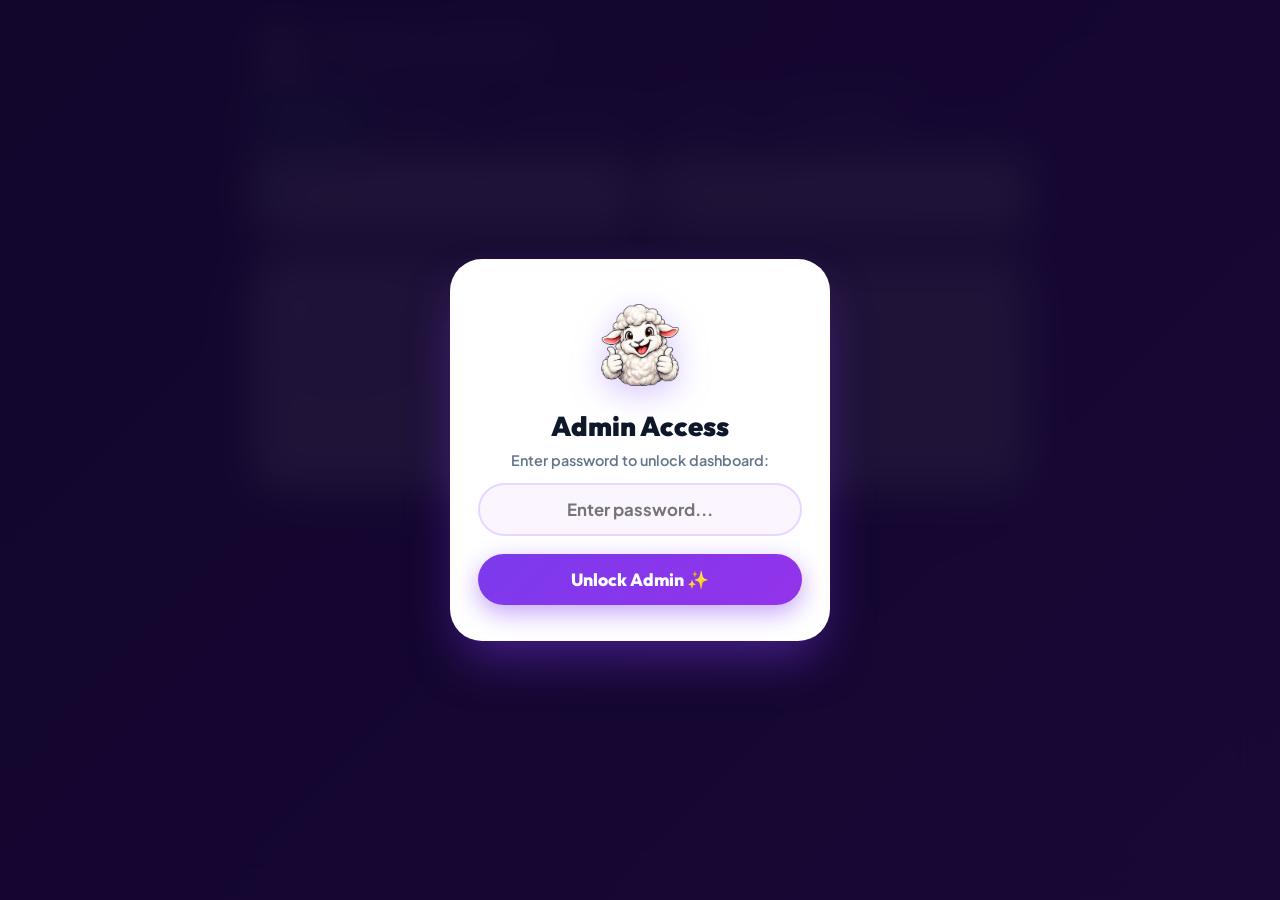
==== frontend/admin.html @ 5d74581e "Initial commit: Flock In fellowship check-in web application" ====
<!DOCTYPE html>
<html lang="en">
<head>
  <meta charset="UTF-8">
  <meta name="viewport" content="width=device-width, initial-scale=1.0">
  <meta http-equiv="Cache-Control" content="no-cache, no-store, must-revalidate">
  <title>Flock In | Admin</title>
  <meta name="description" content="Simple admin attendance monitoring for Flock In.">
  <link rel="stylesheet" href="css/admin.css?v=6">
  <link rel="icon" href="assets/logo/flock-in.png" type="image/png">
</head>
<body>

  <!-- Admin Password Protection Overlay -->
  <div class="pwd-modal-overlay" id="pwd-overlay">
    <div class="pwd-modal-card">
      <img src="assets/logo/flock-in.png" alt="Admin Mascot" class="pwd-mascot-img">
      <h2 class="pwd-title">Admin Access</h2>
      <p class="pwd-subtitle">Enter password to unlock dashboard:</p>
      <input type="password" id="admin-pwd-input" class="pwd-input" placeholder="Enter password..." autocomplete="off">
      <button type="button" class="pwd-unlock-btn" id="pwd-submit-btn">Unlock Admin ✨</button>
      <p id="pwd-error" class="pwd-error-msg" style="display: none;">Incorrect password. Try again!</p>
    </div>
  </div>

  <!-- Add Person Modal Overlay (First Name & Last Name) -->
  <div class="pwd-modal-overlay" id="add-person-modal" style="display: none;">
    <div class="add-person-card">
      <h2 style="font-family: var(--font-heading); font-size: 1.6rem; font-weight: 800; color: var(--text-dark);">Add New Person ➕</h2>
      <p style="font-size: 0.9rem; color: var(--text-muted); margin-top: -6px;">New students will immediately appear on the check-in list.</p>
      
      <div class="input-group-stacked">
        <label for="first-name-input">First Name</label>
        <input type="text" id="first-name-input" class="modal-text-input" placeholder="e.g. Sarah" autocomplete="off">
      </div>

      <div class="input-group-stacked">
        <label for="last-name-input">Last Name</label>
        <input type="text" id="last-name-input" class="modal-text-input" placeholder="e.g. Miller" autocomplete="off">
      </div>

      <div class="modal-action-row">
        <button type="button" class="btn-confirm-cancel" id="cancel-add-person-btn">Cancel</button>
        <button type="button" class="pwd-unlock-btn" id="save-add-person-btn" style="margin-top: 0; flex: 2;">Add to Roster ✓</button>
      </div>
    </div>
  </div>

  <main id="app" class="admin-app">
    <!-- Header with Mascot Logo, Add Person & Logout -->
    <header class="admin-header">
      <div class="admin-brand-group">
        <img src="assets/logo/flock-in.png" alt="Flock In Logo" class="admin-logo">
        <div class="admin-title-group">
          <h1>Flock In Admin</h1>
          <p id="admin-session-title">Attendance Overview</p>
        </div>
      </div>

      <div class="admin-actions">
        <button type="button" class="btn-secondary btn-add-person" id="add-person-btn">➕ Add Person</button>
        <button type="button" class="btn-secondary" id="refresh-btn">🔄 Refresh</button>
        <button type="button" class="btn-secondary" id="toggle-meeting-btn">🔒 Pause Check-In</button>
        <button type="button" class="btn-secondary" id="logout-btn">🔓 Logout</button>
        <a href="index.html" class="btn-secondary">📱 Check-In Page</a>
      </div>
    </header>

    <!-- Clean 2-Card Stats Summary -->
    <section class="stats-grid">
      <div class="stat-card present">
        <span class="stat-label">Checked In</span>
        <span class="stat-value" id="stat-present">0</span>
      </div>

      <div class="stat-card missing">
        <span class="stat-label">Not Checked In</span>
        <span class="stat-value" id="stat-missing">0</span>
      </div>
    </section>

    <!-- Simple Filter Bar with Date Picker & Search -->
    <section class="checkin-card">
      <div class="filter-bar">
        <div class="tab-group">
          <button type="button" class="tab-btn active" data-tab="all">All Roster</button>
          <button type="button" class="tab-btn" data-tab="present">Checked In</button>
          <button type="button" class="tab-btn" data-tab="missing">Not Checked In</button>
        </div>

        <div class="filter-controls">
          <input type="date" id="admin-date-filter" class="admin-date-picker" aria-label="Filter by date">
          <div class="admin-search-box">
            <span class="admin-search-icon">🔍</span>
            <input type="search" id="admin-search" placeholder="Search name..." autocomplete="off">
          </div>
        </div>
      </div>

      <div id="admin-roster-list" class="admin-list-container">
        <p style="text-align: center; color: var(--text-muted); padding: 20px;">Loading...</p>
      </div>
    </section>

    <!-- Footer -->
    <footer class="app-footer">
      <p class="sc-dship-branding">SC D-ship Check In</p>
      <p>Flock In Admin Control</p>
    </footer>
  </main>

  <script type="module" src="js/admin.js?v=20260831_0939"></script>
</body>
</html>
---- frontend/css/admin.css ----
/* ==========================================================================
   Flock In — Clean Admin Dashboard (With First & Last Name Add Person Modal)
   ========================================================================== */

@import url('main.css');

#app.admin-app {
  max-width: 780px;
}

.admin-header {
  display: flex;
  justify-content: space-between;
  align-items: center;
  flex-wrap: wrap;
  gap: 14px;
}

.admin-brand-group {
  display: flex;
  align-items: center;
  gap: 14px;
}

.admin-logo {
  width: 64px;
  height: 64px;
  object-fit: contain;
  filter: drop-shadow(0 6px 12px rgba(139, 92, 246, 0.4));
}

.admin-title-group h1 {
  font-family: var(--font-heading);
  font-size: 2rem;
  font-weight: 900;
  color: #FFFFFF;
}

.admin-title-group p {
  color: #DDD6FE;
  font-size: 0.9rem;
  font-weight: 500;
}

.admin-actions {
  display: flex;
  gap: 8px;
  align-items: center;
  flex-wrap: wrap;
}

.btn-secondary {
  background: rgba(255, 255, 255, 0.15);
  backdrop-filter: blur(12px);
  color: #FFFFFF;
  border: 1px solid rgba(255, 255, 255, 0.25);
  padding: 8px 14px;
  border-radius: 100px;
  font-family: var(--font-body);
  font-weight: 700;
  font-size: 0.85rem;
  cursor: pointer;
  display: inline-flex;
  align-items: center;
  gap: 5px;
  transition: all 0.2s ease;
  text-decoration: none;
}

.btn-secondary:hover {
  background: rgba(255, 255, 255, 0.28);
  transform: translateY(-2px);
}

.btn-add-person {
  background: linear-gradient(135deg, #10B981 0%, #059669 100%);
  border-color: #059669;
  box-shadow: 0 4px 12px rgba(16, 185, 129, 0.3);
}

.btn-add-person:hover {
  background: linear-gradient(135deg, #059669 0%, #047857 100%);
}

/* Add Person Modal Card */
.add-person-card {
  background: #FFFFFF;
  width: 100%;
  max-width: 400px;
  border-radius: var(--radius-xl);
  padding: 32px 28px;
  box-shadow: 0 25px 50px -12px rgba(124, 58, 237, 0.5);
  display: flex;
  flex-direction: column;
  gap: 16px;
  animation: popIn 0.35s cubic-bezier(0.34, 1.56, 0.64, 1);
}

.input-group-stacked {
  display: flex;
  flex-direction: column;
  text-align: left;
  gap: 6px;
}

.input-group-stacked label {
  font-size: 0.88rem;
  font-weight: 700;
  color: var(--text-dark);
}

.modal-text-input {
  width: 100%;
  padding: 12px 18px;
  font-family: var(--font-body);
  font-size: 1rem;
  font-weight: 600;
  border: 2px solid #E9D5FF;
  border-radius: 100px;
  background: #FAF5FF;
  color: var(--text-dark);
  outline: none;
  transition: all 0.25s ease;
}

.modal-text-input:focus {
  border-color: var(--purple-accent);
  background: #FFFFFF;
  box-shadow: 0 0 0 4px rgba(139, 92, 246, 0.2);
}

.modal-action-row {
  display: flex;
  gap: 10px;
  margin-top: 8px;
}

/* Compact 2-Column Mobile-First Stat Cards */
.stats-grid {
  display: grid;
  grid-template-columns: repeat(2, 1fr);
  gap: 12px;
}

.stat-card {
  background: var(--card-glass);
  backdrop-filter: blur(20px);
  border-radius: var(--radius-md);
  padding: 14px 18px;
  box-shadow: var(--shadow-card);
  display: flex;
  flex-direction: column;
  gap: 2px;
  border-left: 5px solid var(--purple-accent);
}

.stat-card.present { border-left-color: var(--emerald-glow); }
.stat-card.missing { border-left-color: var(--amber-accent); }

.stat-label {
  font-size: 0.78rem;
  font-weight: 800;
  color: var(--text-muted);
  text-transform: uppercase;
  letter-spacing: 0.05em;
}

.stat-value {
  font-family: var(--font-heading);
  font-size: 1.8rem;
  font-weight: 900;
  color: var(--text-dark);
}

.filter-bar {
  display: flex;
  justify-content: space-between;
  align-items: center;
  gap: 12px;
  flex-wrap: wrap;
}

.filter-controls {
  display: flex;
  align-items: center;
  gap: 8px;
  flex-wrap: wrap;
  width: 100%;
}

@media (min-width: 480px) {
  .filter-controls {
    width: auto;
  }
}

.admin-date-picker {
  padding: 8px 14px;
  font-family: var(--font-body);
  font-size: 0.85rem;
  font-weight: 700;
  border: 2px solid #E9D5FF;
  border-radius: 100px;
  background: #FAF5FF;
  color: #4C1D95;
  outline: none;
  cursor: pointer;
  transition: all 0.2s ease;
}

.admin-date-picker:focus {
  border-color: var(--purple-accent);
  background: #FFFFFF;
}

.admin-search-box {
  position: relative;
  flex: 1;
  min-width: 140px;
}

.admin-search-icon {
  position: absolute;
  left: 12px;
  top: 50%;
  transform: translateY(-50%);
  color: var(--purple-accent);
  font-size: 0.9rem;
  pointer-events: none;
}

#admin-search {
  width: 100%;
  padding: 8px 14px 8px 34px;
  font-family: var(--font-body);
  font-size: 0.88rem;
  font-weight: 600;
  border: 2px solid #E9D5FF;
  border-radius: 100px;
  background: #FAF5FF;
  color: var(--text-dark);
  outline: none;
  transition: all 0.25s ease;
}

#admin-search:focus {
  border-color: var(--purple-accent);
  background: #FFFFFF;
  box-shadow: 0 0 0 4px rgba(139, 92, 246, 0.18);
}

.tab-group {
  display: flex;
  background: #F3E8FF;
  padding: 4px;
  border-radius: 100px;
  width: 100%;
}

@media (min-width: 480px) {
  .tab-group {
    width: auto;
  }
}

.tab-btn {
  flex: 1;
  border: none;
  background: transparent;
  padding: 7px 14px;
  border-radius: 100px;
  font-weight: 700;
  font-size: 0.82rem;
  color: #6D28D9;
  cursor: pointer;
  transition: all 0.2s ease;
  text-align: center;
}

.tab-btn.active {
  background: #FFFFFF;
  color: #4C1D95;
  box-shadow: 0 4px 10px rgba(124, 58, 237, 0.15);
}

.admin-list-container {
  display: flex;
  flex-direction: column;
  gap: 8px;
  margin-top: 8px;
  max-height: 480px;
  overflow-y: auto;
}

.admin-row-card {
  padding: 12px 16px;
  background: #FFFFFF;
  border: 1.5px solid #F3E8FF;
  border-radius: var(--radius-md);
  display: flex;
  justify-content: space-between;
  align-items: center;
  font-size: 0.95rem;
}

.admin-row-name {
  font-family: var(--font-heading);
  font-size: 1rem;
  font-weight: 700;
  color: var(--text-dark);
}

.btn-admin-checkin {
  background: #F3E8FF;
  color: #6D28D9;
  border: 1px solid #DDD6FE;
  padding: 5px 12px;
  border-radius: 100px;
  font-family: var(--font-body);
  font-size: 0.78rem;
  font-weight: 700;
  cursor: pointer;
  transition: all 0.2s ease;
}

.btn-admin-checkin:hover {
  background: var(--purple-accent);
  color: #FFFFFF;
  border-color: var(--purple-accent);
}

.btn-admin-undo {
  background: #FEE2E2;
  color: #991B1B;
  border: 1px solid #FCA5A5;
  padding: 4px 10px;
  border-radius: 100px;
  font-family: var(--font-body);
  font-size: 0.75rem;
  font-weight: 700;
  cursor: pointer;
  transition: all 0.2s ease;
}

.btn-admin-undo:hover {
  background: #EF4444;
  color: #FFFFFF;
  border-color: #EF4444;
}

.btn-admin-delete {
  background: transparent;
  color: #94A3B8;
  border: none;
  padding: 4px 8px;
  font-size: 0.82rem;
  cursor: pointer;
  border-radius: 50%;
  transition: all 0.2s ease;
}

.btn-admin-delete:hover {
  color: #EF4444;
  background: #FEE2E2;
}

.badge {
  display: inline-flex;
  align-items: center;
  padding: 4px 10px;
  border-radius: 100px;
  font-size: 0.8rem;
  font-weight: 800;
}

.badge.present {
  background: var(--emerald-soft);
  color: #065F46;
  border: 1px solid #A7F3D0;
}

.badge.missing {
  background: #FEF3C7;
  color: #92400E;
  border: 1px solid #FDE68A;
}

/* Password Modal */
.pwd-modal-overlay {
  position: fixed;
  inset: 0;
  background: rgba(19, 7, 46, 0.95);
  backdrop-filter: blur(20px);
  display: flex;
  align-items: center;
  justify-content: center;
  padding: 20px;
  z-index: 9999;
}

.pwd-modal-card {
  background: #FFFFFF;
  width: 100%;
  max-width: 380px;
  border-radius: var(--radius-xl);
  padding: 36px 28px;
  text-align: center;
  box-shadow: 0 25px 50px -12px rgba(124, 58, 237, 0.5);
  display: flex;
  flex-direction: column;
  gap: 14px;
  animation: popIn 0.4s cubic-bezier(0.34, 1.56, 0.64, 1);
}

.pwd-mascot-img {
  width: 100px;
  height: 100px;
  object-fit: contain;
  margin: 0 auto;
  filter: drop-shadow(0 8px 16px rgba(139, 92, 246, 0.35));
}

.pwd-title {
  font-family: var(--font-heading);
  font-size: 1.7rem;
  font-weight: 900;
  color: var(--text-dark);
}

.pwd-subtitle {
  font-size: 0.9rem;
  font-weight: 600;
  color: var(--text-muted);
  margin-top: -6px;
}

.pwd-input {
  width: 100%;
  padding: 14px 18px;
  font-family: var(--font-body);
  font-size: 1.05rem;
  font-weight: 700;
  border: 2.5px solid #E9D5FF;
  border-radius: 100px;
  background: #FAF5FF;
  color: var(--text-dark);
  text-align: center;
  outline: none;
  transition: all 0.25s ease;
}

.pwd-input:focus {
  border-color: var(--purple-accent);
  background: #FFFFFF;
  box-shadow: 0 0 0 4px rgba(139, 92, 246, 0.2);
}

.pwd-unlock-btn {
  width: 100%;
  padding: 14px;
  font-family: var(--font-heading);
  font-size: 1.1rem;
  font-weight: 800;
  color: #FFFFFF;
  background: linear-gradient(135deg, #7C3AED 0%, #9333EA 100%);
  border: none;
  border-radius: 100px;
  cursor: pointer;
  box-shadow: 0 8px 24px rgba(124, 58, 237, 0.45);
  transition: all 0.25s ease;
  margin-top: 4px;
}

.pwd-unlock-btn:hover {
  transform: translateY(-2px);
  box-shadow: 0 12px 28px rgba(124, 58, 237, 0.6);
}

.pwd-unlock-btn:active {
  transform: translateY(0);
}

.pwd-error-msg {
  color: #EF4444;
  font-size: 0.88rem;
  font-weight: 700;
}
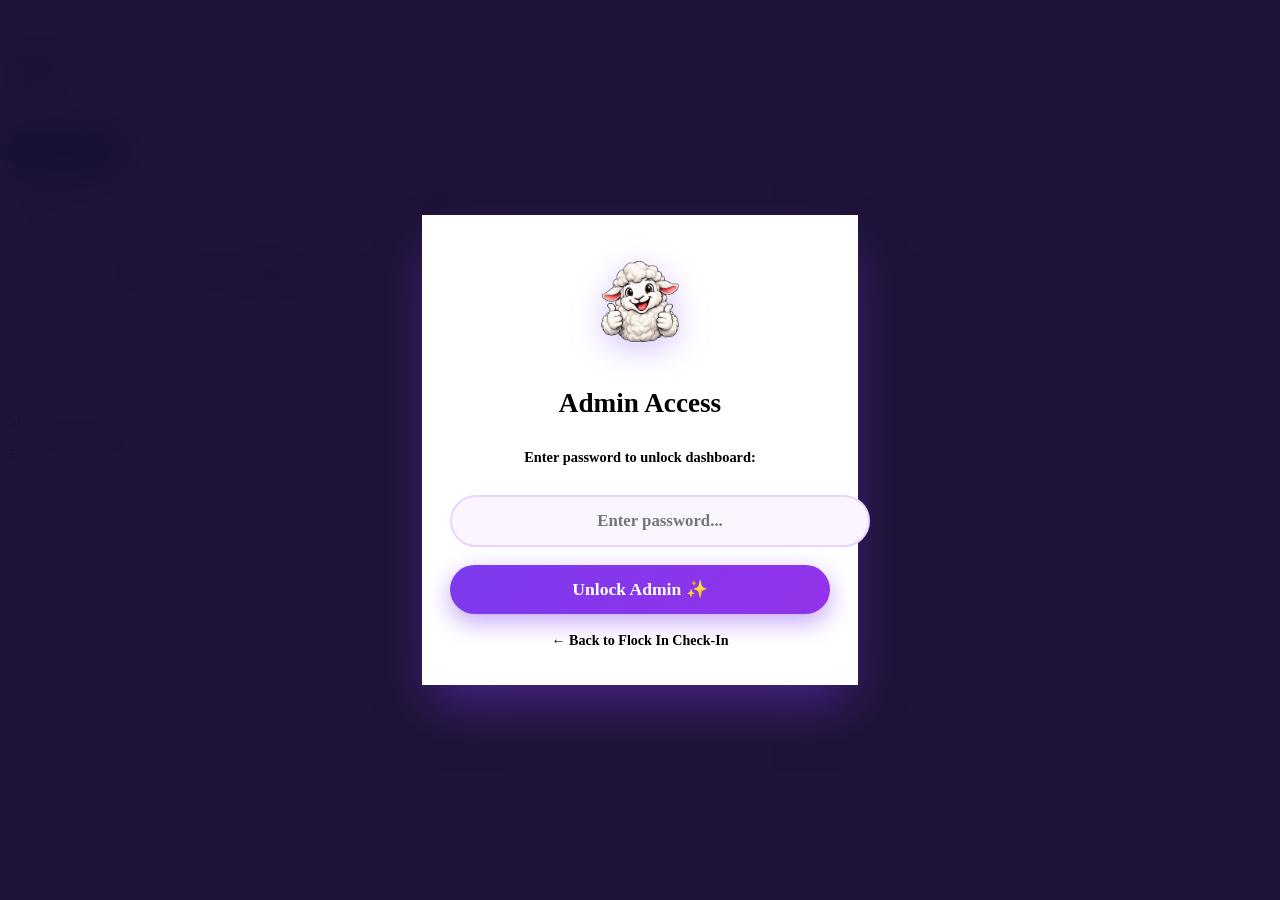
==== commit 3a5e6c28: "Add toast notifications, in-page confirm dialog, and back link on admin login" ====
--- a/frontend/admin.html
+++ b/frontend/admin.html
@@ -6,10 +6,13 @@
   <meta http-equiv="Cache-Control" content="no-cache, no-store, must-revalidate">
   <title>Flock In | Admin</title>
   <meta name="description" content="Simple admin attendance monitoring for Flock In.">
-  <link rel="stylesheet" href="css/admin.css?v=6">
+  <link rel="stylesheet" href="css/admin.css?v=8">
   <link rel="icon" href="assets/logo/flock-in.png" type="image/png">
 </head>
 <body>
+
+  <!-- Toast Notification -->
+  <div id="toast-notification" class="toast-notification" role="alert" aria-live="polite"></div>
 
   <!-- Admin Password Protection Overlay -->
   <div class="pwd-modal-overlay" id="pwd-overlay">
@@ -20,6 +23,7 @@
       <input type="password" id="admin-pwd-input" class="pwd-input" placeholder="Enter password..." autocomplete="off">
       <button type="button" class="pwd-unlock-btn" id="pwd-submit-btn">Unlock Admin ✨</button>
       <p id="pwd-error" class="pwd-error-msg" style="display: none;">Incorrect password. Try again!</p>
+      <a href="index.html" class="pwd-back-link">← Back to Flock In Check-In</a>
     </div>
   </div>
 
@@ -27,8 +31,8 @@
   <div class="pwd-modal-overlay" id="add-person-modal" style="display: none;">
     <div class="add-person-card">
       <h2 style="font-family: var(--font-heading); font-size: 1.6rem; font-weight: 800; color: var(--text-dark);">Add New Person ➕</h2>
-      <p style="font-size: 0.9rem; color: var(--text-muted); margin-top: -6px;">New students will immediately appear on the check-in list.</p>
-      
+      <p style="font-size: 0.9rem; color: var(--text-muted); margin-top: -6px;">They'll immediately appear on the check-in list.</p>
+
       <div class="input-group-stacked">
         <label for="first-name-input">First Name</label>
         <input type="text" id="first-name-input" class="modal-text-input" placeholder="e.g. Sarah" autocomplete="off">
@@ -42,6 +46,17 @@
       <div class="modal-action-row">
         <button type="button" class="btn-confirm-cancel" id="cancel-add-person-btn">Cancel</button>
         <button type="button" class="pwd-unlock-btn" id="save-add-person-btn" style="margin-top: 0; flex: 2;">Add to Roster ✓</button>
+      </div>
+    </div>
+  </div>
+
+  <!-- Confirm Dialog Modal -->
+  <div class="pwd-modal-overlay" id="confirm-modal" style="display: none;">
+    <div class="confirm-dialog-card">
+      <p class="confirm-dialog-msg" id="confirm-dialog-msg">Are you sure?</p>
+      <div class="modal-action-row">
+        <button type="button" class="btn-confirm-cancel" id="confirm-cancel-btn">Cancel</button>
+        <button type="button" class="btn-confirm-yes" id="confirm-ok-btn">Confirm</button>
       </div>
     </div>
   </div>
@@ -109,6 +124,6 @@
     </footer>
   </main>
 
-  <script type="module" src="js/admin.js?v=20260831_0939"></script>
+  <script type="module" src="js/admin.js?v=20260831_1006"></script>
 </body>
 </html>
--- a/frontend/css/admin.css
+++ b/frontend/css/admin.css
@@ -1,6 +1,71 @@
 /* ==========================================================================
-   Flock In — Clean Admin Dashboard (With First & Last Name Add Person Modal)
+   Flock In — Clean Admin Dashboard (With Toast, Back Link & Confirm Dialog)
    ========================================================================== */
+
+/* Toast Notification */
+.toast-notification {
+  position: fixed;
+  bottom: 30px;
+  left: 50%;
+  transform: translateX(-50%) translateY(100px);
+  background: #1E1B4B;
+  color: #FFFFFF;
+  font-family: var(--font-body);
+  font-size: 0.95rem;
+  font-weight: 700;
+  padding: 14px 28px;
+  border-radius: 100px;
+  box-shadow: 0 8px 30px rgba(0,0,0,0.35);
+  z-index: 99999;
+  opacity: 0;
+  transition: transform 0.35s cubic-bezier(0.34, 1.56, 0.64, 1), opacity 0.3s ease;
+  pointer-events: none;
+  white-space: nowrap;
+}
+
+.toast-notification.show {
+  opacity: 1;
+  transform: translateX(-50%) translateY(0);
+}
+
+.toast-notification.success { background: linear-gradient(135deg, #059669, #10B981); }
+.toast-notification.error   { background: linear-gradient(135deg, #DC2626, #EF4444); }
+.toast-notification.info    { background: linear-gradient(135deg, #7C3AED, #9333EA); }
+
+/* Back to Flock In link on login modal */
+.pwd-back-link {
+  display: block;
+  text-align: center;
+  margin-top: 4px;
+  font-size: 0.88rem;
+  font-weight: 700;
+  color: var(--purple-accent);
+  text-decoration: none;
+}
+.pwd-back-link:hover { text-decoration: underline; }
+
+/* Confirm Dialog Card */
+.confirm-dialog-card {
+  background: #FFFFFF;
+  width: 100%;
+  max-width: 340px;
+  border-radius: var(--radius-xl);
+  padding: 28px 24px;
+  text-align: center;
+  box-shadow: 0 25px 50px -12px rgba(124, 58, 237, 0.5);
+  display: flex;
+  flex-direction: column;
+  gap: 16px;
+  animation: popIn 0.35s cubic-bezier(0.34, 1.56, 0.64, 1);
+}
+
+.confirm-dialog-msg {
+  font-family: var(--font-heading);
+  font-size: 1.1rem;
+  font-weight: 700;
+  color: var(--text-dark);
+  line-height: 1.4;
+}
 
 @import url('main.css');
 
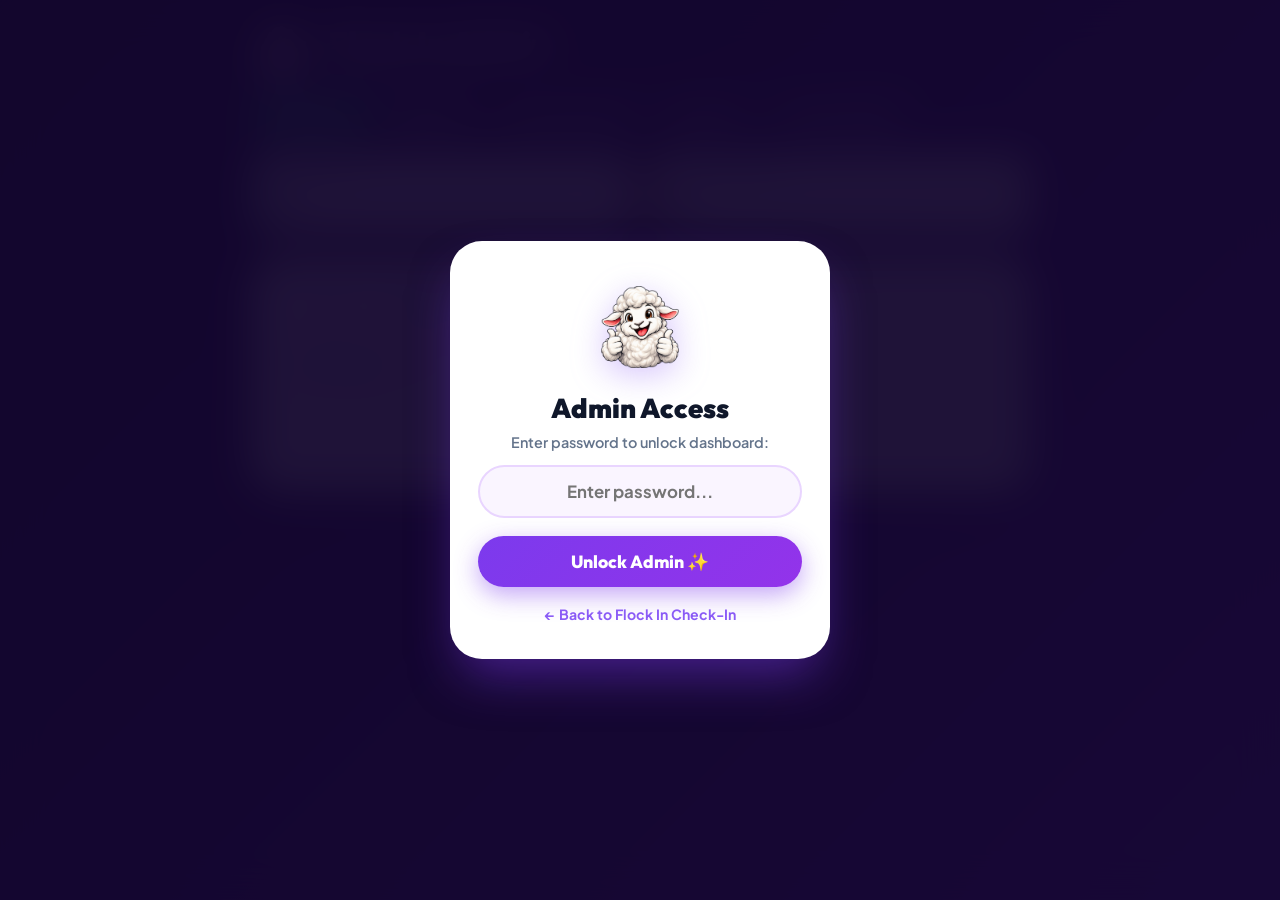
==== commit d38f5d43: "Fix admin CSS: load main.css explicitly + move @import to top" ====
--- a/frontend/admin.html
+++ b/frontend/admin.html
@@ -6,7 +6,8 @@
   <meta http-equiv="Cache-Control" content="no-cache, no-store, must-revalidate">
   <title>Flock In | Admin</title>
   <meta name="description" content="Simple admin attendance monitoring for Flock In.">
-  <link rel="stylesheet" href="css/admin.css?v=8">
+  <link rel="stylesheet" href="css/main.css?v=4">
+  <link rel="stylesheet" href="css/admin.css?v=9">
   <link rel="icon" href="assets/logo/flock-in.png" type="image/png">
 </head>
 <body>
--- a/frontend/css/main.css
+++ b/frontend/css/main.css
@@ -0,0 +1,464 @@
+/* ==========================================================================
+   Flock In — Relaxed, Cool Purple Design System (v4)
+   ========================================================================== */
+
+@import url('https://fonts.googleapis.com/css2?family=Outfit:wght@400;500;600;700;800;900&family=Plus+Jakarta+Sans:wght@400;500;600;700;800&display=swap');
+
+:root {
+  /* Electric Purple Color Palette */
+  --bg-gradient: linear-gradient(135deg, #13072E 0%, #240A54 35%, #4C1D95 70%, #6D28D9 100%);
+  --purple-glow: rgba(139, 92, 246, 0.4);
+  --purple-accent: #8B5CF6;
+  --purple-vivid: #A78BFA;
+  --purple-light: #DDD6FE;
+  
+  --emerald-glow: #10B981;
+  --emerald-soft: #ECFDF5;
+  --amber-accent: #F59E0B;
+  
+  --card-glass: rgba(255, 255, 255, 0.95);
+  --card-border: rgba(255, 255, 255, 0.25);
+  
+  --text-dark: #0F172A;
+  --text-muted: #64748B;
+  --text-light: #F8FAFC;
+  
+  --radius-xl: 32px;
+  --radius-lg: 24px;
+  --radius-md: 16px;
+  --radius-sm: 12px;
+  
+  --shadow-neon: 0 0 30px rgba(139, 92, 246, 0.4);
+  --shadow-card: 0 20px 40px -10px rgba(0, 0, 0, 0.35), 0 10px 15px -5px rgba(0, 0, 0, 0.2);
+  
+  --font-heading: 'Outfit', -apple-system, BlinkMacSystemFont, sans-serif;
+  --font-body: 'Plus Jakarta Sans', -apple-system, BlinkMacSystemFont, sans-serif;
+}
+
+*, *::before, *::after {
+  box-sizing: border-box;
+  margin: 0;
+  padding: 0;
+}
+
+body {
+  font-family: var(--font-body);
+  background: var(--bg-gradient);
+  background-attachment: fixed;
+  color: var(--text-dark);
+  min-height: 100vh;
+  display: flex;
+  justify-content: center;
+  align-items: flex-start;
+  padding: 20px 16px;
+  -webkit-font-smoothing: antialiased;
+  overflow-x: hidden;
+}
+
+/* Wider Container on Desktop so Name Cards Hover Comfortably */
+#app {
+  width: 100%;
+  max-width: min(540px, 94vw);
+  margin: 0 auto;
+  display: flex;
+  flex-direction: column;
+  gap: 20px;
+  padding-bottom: 40px;
+}
+
+/* Header & Branding */
+.app-header {
+  text-align: center;
+  color: var(--text-light);
+  padding: 16px 12px 4px 12px;
+  display: flex;
+  flex-direction: column;
+  align-items: center;
+  gap: 12px;
+}
+
+.logo-wrapper {
+  width: 120px;
+  height: 120px;
+  position: relative;
+  display: flex;
+  align-items: center;
+  justify-content: center;
+  filter: drop-shadow(0 10px 20px rgba(139, 92, 246, 0.5));
+  animation: floatMascot 4s ease-in-out infinite;
+}
+
+.logo {
+  width: 100%;
+  height: 100%;
+  object-fit: contain;
+}
+
+.brand-title {
+  font-family: var(--font-heading);
+  font-size: 2.6rem;
+  font-weight: 900;
+  letter-spacing: -0.03em;
+  background: linear-gradient(180deg, #FFFFFF 0%, #E9D5FF 100%);
+  -webkit-background-clip: text;
+  -webkit-text-fill-color: transparent;
+  text-shadow: 0 4px 20px rgba(139, 92, 246, 0.5);
+}
+
+.brand-subtitle {
+  font-size: 1rem;
+  color: #DDD6FE;
+  font-weight: 600;
+  opacity: 0.95;
+}
+
+.meeting-badge {
+  display: inline-flex;
+  align-items: center;
+  gap: 8px;
+  background: rgba(255, 255, 255, 0.12);
+  backdrop-filter: blur(16px);
+  border: 1px solid rgba(255, 255, 255, 0.25);
+  padding: 8px 18px;
+  border-radius: 100px;
+  font-size: 0.88rem;
+  font-weight: 700;
+  color: #F3E8FF;
+  box-shadow: 0 4px 12px rgba(0,0,0,0.15);
+}
+
+.status-dot {
+  width: 10px;
+  height: 10px;
+  background-color: var(--emerald-glow);
+  border-radius: 50%;
+  box-shadow: 0 0 12px var(--emerald-glow);
+}
+.status-dot.closed {
+  background-color: #EF4444;
+  box-shadow: 0 0 12px #EF4444;
+}
+
+/* Check-In Card */
+.checkin-card {
+  background: var(--card-glass);
+  backdrop-filter: blur(24px);
+  border-radius: var(--radius-xl);
+  border: 1px solid var(--card-border);
+  padding: 24px;
+  box-shadow: var(--shadow-card);
+  display: flex;
+  flex-direction: column;
+  gap: 16px;
+  width: 100%;
+}
+
+/* Pill Search Bar */
+.search-box {
+  position: relative;
+  width: 100%;
+}
+
+.search-icon {
+  position: absolute;
+  left: 18px;
+  top: 50%;
+  transform: translateY(-50%);
+  color: var(--purple-accent);
+  font-size: 1.1rem;
+  pointer-events: none;
+}
+
+#student-search {
+  width: 100%;
+  padding: 16px 44px 16px 50px;
+  font-family: var(--font-body);
+  font-size: 1.05rem;
+  font-weight: 600;
+  border: 2px solid #E9D5FF;
+  border-radius: 100px;
+  background: #FAF5FF;
+  color: var(--text-dark);
+  outline: none;
+  transition: all 0.25s ease;
+}
+
+#student-search:focus {
+  border-color: var(--purple-accent);
+  background: #FFFFFF;
+  box-shadow: 0 0 0 4px rgba(139, 92, 246, 0.2);
+}
+
+.clear-btn {
+  position: absolute;
+  right: 16px;
+  top: 50%;
+  transform: translateY(-50%);
+  background: #DDD6FE;
+  border: none;
+  width: 26px;
+  height: 26px;
+  border-radius: 50%;
+  cursor: pointer;
+  display: none;
+  align-items: center;
+  justify-content: center;
+  font-size: 0.85rem;
+  color: var(--purple-accent);
+  font-weight: 800;
+}
+
+/* Student Cards List - Generous Width for Hover Stability */
+#student-list {
+  display: flex;
+  flex-direction: column;
+  gap: 12px;
+  max-height: 420px;
+  overflow-y: auto;
+  padding-right: 4px;
+}
+
+#student-list::-webkit-scrollbar {
+  width: 6px;
+}
+#student-list::-webkit-scrollbar-thumb {
+  background: #C4B5FD;
+  border-radius: 10px;
+}
+
+.student-card {
+  width: 100%;
+  text-align: left;
+  padding: 18px 24px;
+  background: #FFFFFF;
+  border: 2px solid #F3E8FF;
+  border-radius: var(--radius-lg);
+  font-family: var(--font-heading);
+  font-size: 1.15rem;
+  font-weight: 700;
+  color: var(--text-dark);
+  cursor: pointer;
+  display: flex;
+  justify-content: space-between;
+  align-items: center;
+  transition: all 0.2s ease-in-out;
+  box-shadow: 0 4px 8px rgba(139, 92, 246, 0.06);
+}
+
+.student-card:hover:not(:disabled) {
+  border-color: var(--purple-accent);
+  background: #F5F3FF;
+  transform: translateY(-2px);
+  box-shadow: 0 8px 18px rgba(139, 92, 246, 0.18);
+}
+
+.student-card:active:not(:disabled) {
+  transform: translateY(0);
+}
+
+/* Disabled / Already Checked In Card State */
+.student-card:disabled, .student-card.checked-in {
+  background: #F8FAFC;
+  border-color: #E2E8F0;
+  color: #94A3B8;
+  cursor: not-allowed;
+  opacity: 0.75;
+  box-shadow: none;
+  transform: none;
+}
+
+.student-card:disabled .tap-badge, .student-card.checked-in .tap-badge {
+  background: var(--emerald-soft);
+  color: #059669;
+  border: 1px solid #A7F3D0;
+}
+
+.tap-badge {
+  font-size: 0.85rem;
+  font-weight: 700;
+  font-family: var(--font-body);
+  color: var(--purple-accent);
+  background: rgba(139, 92, 246, 0.12);
+  padding: 6px 14px;
+  border-radius: 100px;
+  transition: background 0.2s ease, color 0.2s ease;
+  white-space: nowrap;
+}
+
+.student-card:hover:not(:disabled) .tap-badge {
+  background: var(--purple-accent);
+  color: #FFFFFF;
+}
+
+/* Instant Confirmation Dialog Card */
+.confirm-card {
+  background: var(--card-glass);
+  border-radius: var(--radius-xl);
+  padding: 32px 24px;
+  text-align: center;
+  display: flex;
+  flex-direction: column;
+  align-items: center;
+  gap: 16px;
+  box-shadow: var(--shadow-card);
+  animation: popIn 0.35s cubic-bezier(0.34, 1.56, 0.64, 1);
+}
+
+.confirm-title {
+  font-family: var(--font-heading);
+  font-size: 1.4rem;
+  font-weight: 800;
+  color: var(--text-dark);
+}
+
+.confirm-name {
+  color: var(--purple-accent);
+  font-size: 1.7rem;
+  font-weight: 900;
+  margin-top: -4px;
+}
+
+.confirm-actions {
+  display: flex;
+  gap: 12px;
+  width: 100%;
+  margin-top: 8px;
+}
+
+.btn-confirm-yes {
+  flex: 2;
+  padding: 14px;
+  font-family: var(--font-heading);
+  font-size: 1.05rem;
+  font-weight: 800;
+  color: #FFFFFF;
+  background: linear-gradient(135deg, #7C3AED 0%, #9333EA 100%);
+  border: none;
+  border-radius: 100px;
+  cursor: pointer;
+  box-shadow: 0 6px 16px rgba(124, 58, 237, 0.35);
+  transition: transform 0.2s ease;
+}
+.btn-confirm-yes:hover { transform: translateY(-2px); }
+
+.btn-confirm-cancel {
+  flex: 1;
+  padding: 14px;
+  font-family: var(--font-heading);
+  font-size: 1rem;
+  font-weight: 700;
+  color: var(--text-muted);
+  background: #F1F5F9;
+  border: 1px solid #E2E8F0;
+  border-radius: 100px;
+  cursor: pointer;
+}
+.btn-confirm-cancel:hover { background: #E2E8F0; }
+
+/* Clean Checked-In Locked Screen */
+.checkedin-locked-card {
+  background: var(--card-glass);
+  border-radius: var(--radius-xl);
+  padding: 36px 24px;
+  text-align: center;
+  display: flex;
+  flex-direction: column;
+  align-items: center;
+  gap: 16px;
+  box-shadow: var(--shadow-card);
+  animation: popIn 0.4s cubic-bezier(0.34, 1.56, 0.64, 1);
+}
+
+.locked-title {
+  font-family: var(--font-heading);
+  font-size: 2rem;
+  font-weight: 900;
+  color: var(--text-dark);
+}
+
+.locked-name {
+  color: var(--purple-accent);
+  font-weight: 900;
+}
+
+.locked-badge {
+  display: inline-flex;
+  align-items: center;
+  gap: 8px;
+  background: var(--emerald-soft);
+  color: #065F46;
+  border: 1.5px solid #A7F3D0;
+  padding: 8px 20px;
+  border-radius: 100px;
+  font-weight: 800;
+  font-size: 0.95rem;
+}
+
+.locked-note {
+  font-size: 1.05rem;
+  font-weight: 700;
+  color: #5B21B6;
+  background: #F3E8FF;
+  padding: 14px 24px;
+  border-radius: 100px;
+  margin-top: 4px;
+}
+
+.change-name-btn {
+  background: transparent;
+  border: none;
+  color: #94A3B8;
+  font-size: 0.85rem;
+  font-weight: 600;
+  cursor: pointer;
+  margin-top: 6px;
+  text-decoration: underline;
+}
+.change-name-btn:hover { color: var(--purple-accent); }
+
+/* Footer & SC D-ship Branding */
+.app-footer {
+  text-align: center;
+  font-size: 0.88rem;
+  color: #C4B5FD;
+  margin-top: 8px;
+  display: flex;
+  flex-direction: column;
+  gap: 4px;
+}
+
+.sc-dship-branding {
+  font-size: 0.85rem;
+  font-weight: 700;
+  color: #E9D5FF;
+  letter-spacing: 0.03em;
+}
+
+.admin-link {
+  color: #DDD6FE;
+  text-decoration: none;
+  font-weight: 700;
+  cursor: pointer;
+}
+.admin-link:hover { text-decoration: underline; color: #FFFFFF; }
+
+/* Canvas Confetti */
+#confetti-canvas {
+  position: fixed;
+  inset: 0;
+  width: 100vw;
+  height: 100vh;
+  pointer-events: none;
+  z-index: 2000;
+}
+
+/* Keyframe Animations */
+@keyframes floatMascot {
+  0%, 100% { transform: translateY(0); }
+  50% { transform: translateY(-8px); }
+}
+
+@keyframes popIn {
+  from { opacity: 0; transform: scale(0.94); }
+  to { opacity: 1; transform: scale(1); }
+}
--- a/frontend/css/admin.css
+++ b/frontend/css/admin.css
@@ -1,3 +1,5 @@
+@import url('main.css');
+
 /* ==========================================================================
    Flock In — Clean Admin Dashboard (With Toast, Back Link & Confirm Dialog)
    ========================================================================== */
@@ -67,8 +69,6 @@
   line-height: 1.4;
 }
 
-@import url('main.css');
-
 #app.admin-app {
   max-width: 780px;
 }
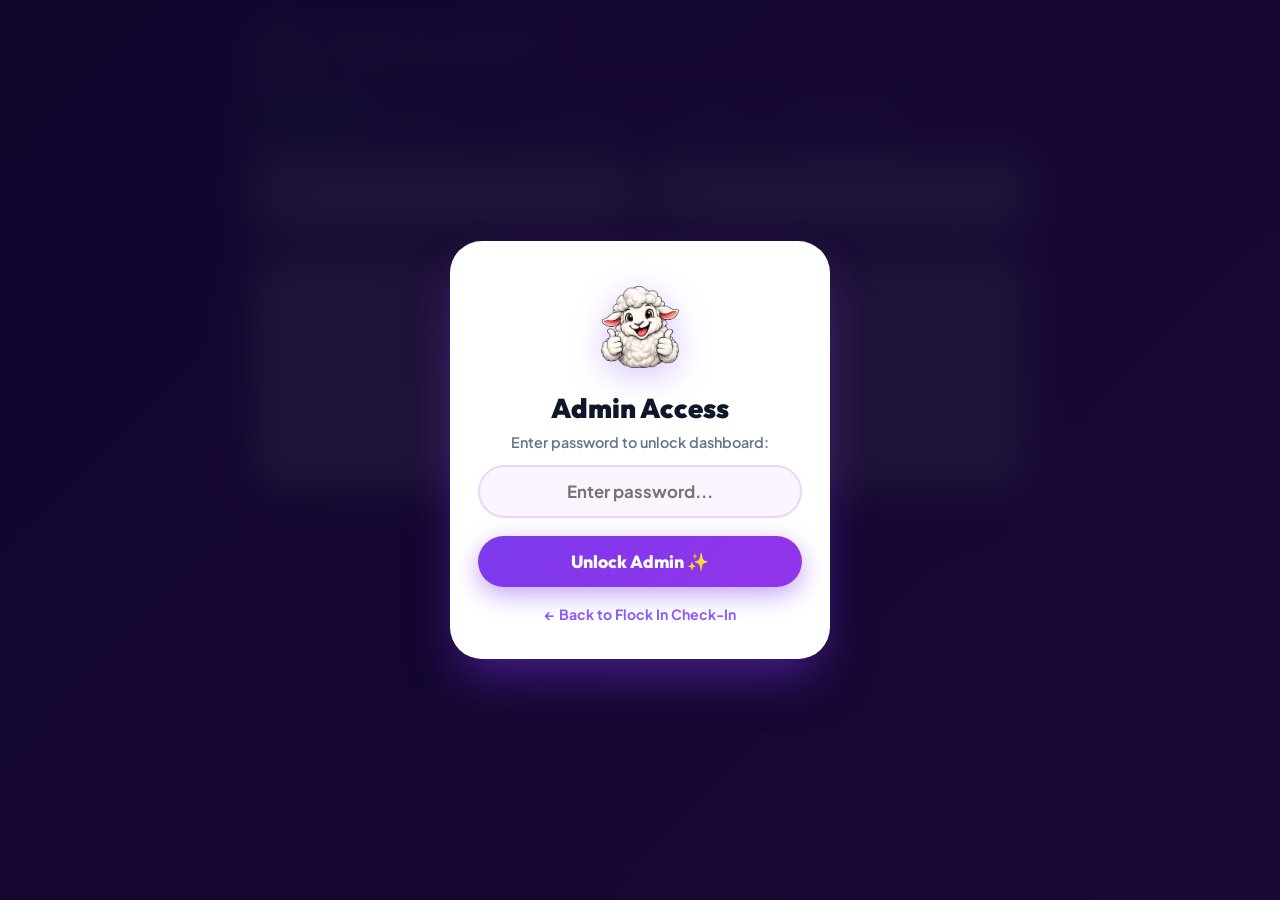
==== commit 1fcc8985: "Update Instagram icons to larger 22px original gradient badge and sync sheet ID" ====
--- a/frontend/admin.html
+++ b/frontend/admin.html
@@ -6,8 +6,8 @@
   <meta http-equiv="Cache-Control" content="no-cache, no-store, must-revalidate">
   <title>Flock In | Admin</title>
   <meta name="description" content="Simple admin attendance monitoring for Flock In.">
-  <link rel="stylesheet" href="css/main.css?v=4">
-  <link rel="stylesheet" href="css/admin.css?v=9">
+  <link rel="stylesheet" href="css/main.css?v=5">
+  <link rel="stylesheet" href="css/admin.css?v=10">
   <link rel="icon" href="assets/logo/flock-in.png" type="image/png">
 </head>
 <body>
@@ -78,7 +78,7 @@
         <button type="button" class="btn-secondary" id="refresh-btn">🔄 Refresh</button>
         <button type="button" class="btn-secondary" id="toggle-meeting-btn">🔒 Pause Check-In</button>
         <button type="button" class="btn-secondary" id="logout-btn">🔓 Logout</button>
-        <a href="index.html" class="btn-secondary">📱 Check-In Page</a>
+        <a href="index.html" class="btn-secondary" target="_blank" rel="noopener noreferrer">📱 Check-In Page</a>
       </div>
     </header>
 
@@ -121,10 +121,20 @@
     <!-- Footer -->
     <footer class="app-footer">
       <p class="sc-dship-branding">SC D-ship Check In</p>
-      <p>Flock In Admin Control</p>
+      <div class="footer-links">
+        <a href="https://instagram.com/discipleshipsc" target="_blank" rel="noopener noreferrer" class="footer-ig-link" aria-label="Follow us on Instagram">
+          <svg class="ig-icon" viewBox="0 0 24 24" width="22" height="22" aria-hidden="true"><defs><radialGradient id="ig-grad-admin" cx="30%" cy="107%" r="150%"><stop offset="0%" stop-color="#fdf497"/><stop offset="5%" stop-color="#fdf497"/><stop offset="45%" stop-color="#fd5949"/><stop offset="60%" stop-color="#d6249f"/><stop offset="90%" stop-color="#285AEB"/></radialGradient></defs><rect width="24" height="24" rx="6" fill="url(#ig-grad-admin)"/><rect x="5" y="5" width="14" height="14" rx="4" stroke="#ffffff" stroke-width="1.8" fill="none"/><circle cx="12" cy="12" r="3.2" stroke="#ffffff" stroke-width="1.8" fill="none"/><circle cx="16.5" cy="7.5" r="0.9" fill="#ffffff"/></svg>
+          @discipleshipsc
+        </a>
+        <span class="footer-divider">&middot;</span>
+        <a href="https://docs.google.com/spreadsheets/d/1N9bSGLnqnPrLkCuSyYJ3DK2UgeTWCCaHtImTTjFuXYQ" target="_blank" rel="noopener noreferrer" class="footer-sheet-link" id="sheet-link" aria-label="Open Attendance Sheet">
+          &#128202; Attendance Sheet
+        </a>
+      </div>
+      <p style="font-size:0.75rem; color: var(--text-muted); margin-top: 4px;">Flock In Admin Control</p>
     </footer>
   </main>
 
-  <script type="module" src="js/admin.js?v=20260831_1006"></script>
+  <script type="module" src="js/admin.js?v=20260903"></script>
 </body>
 </html>
--- a/frontend/css/main.css
+++ b/frontend/css/main.css
@@ -273,6 +273,23 @@
   border: 1px solid #A7F3D0;
 }
 
+/* Paused by admin — amber tint, no interaction */
+.student-card.paused {
+  background: #FFFBEB;
+  border-color: #FDE68A;
+  color: #92400E;
+  cursor: not-allowed;
+  opacity: 0.8;
+  box-shadow: none;
+  transform: none;
+}
+
+.student-card.paused .tap-badge {
+  background: #FEF3C7;
+  color: #B45309;
+  border: 1px solid #FCD34D;
+}
+
 .tap-badge {
   font-size: 0.85rem;
   font-weight: 700;
@@ -462,3 +479,155 @@
   from { opacity: 0; transform: scale(0.94); }
   to { opacity: 1; transform: scale(1); }
 }
+
+/* =============================================
+   Footer Links Row (About / Instagram / Admin)
+   ============================================= */
+.footer-links {
+  display: flex;
+  align-items: center;
+  justify-content: center;
+  flex-wrap: wrap;
+  gap: 6px;
+  margin-top: 2px;
+}
+
+.footer-divider {
+  color: #A78BFA;
+  opacity: 0.5;
+  font-size: 0.9rem;
+}
+
+.footer-text-btn {
+  background: none;
+  border: none;
+  padding: 0;
+  font-size: 0.82rem;
+  font-weight: 700;
+  color: #DDD6FE;
+  cursor: pointer;
+  font-family: var(--font-body);
+}
+.footer-text-btn:hover { color: #FFFFFF; text-decoration: underline; }
+
+.footer-ig-link {
+  display: inline-flex;
+  align-items: center;
+  gap: 6px;
+  font-size: 0.85rem;
+  font-weight: 700;
+  color: #DDD6FE;
+  text-decoration: none;
+  transition: color 0.2s ease, transform 0.2s ease;
+}
+.footer-ig-link:hover { color: #FFFFFF; text-decoration: underline; transform: translateY(-1px); }
+.footer-ig-link .ig-icon {
+  flex-shrink: 0;
+  width: 22px;
+  height: 22px;
+  border-radius: 6px;
+  filter: drop-shadow(0 2px 4px rgba(0,0,0,0.25));
+  transition: transform 0.2s ease;
+}
+.footer-ig-link:hover .ig-icon {
+  transform: scale(1.1);
+}
+
+.footer-sheet-link {
+  display: inline-flex;
+  align-items: center;
+  gap: 4px;
+  font-size: 0.82rem;
+  font-weight: 700;
+  color: #DDD6FE;
+  text-decoration: none;
+}
+.footer-sheet-link:hover { color: #FFFFFF; text-decoration: underline; }
+
+/* =============================================
+   About Modal
+   ============================================= */
+.about-modal-overlay {
+  position: fixed;
+  inset: 0;
+  background: rgba(15, 10, 40, 0.78);
+  backdrop-filter: blur(8px);
+  -webkit-backdrop-filter: blur(8px);
+  display: flex;
+  align-items: center;
+  justify-content: center;
+  z-index: 10000;
+  padding: 20px;
+}
+
+.about-modal-card {
+  background: #FFFFFF;
+  width: 100%;
+  max-width: 400px;
+  border-radius: 24px;
+  padding: 36px 28px 28px;
+  position: relative;
+  text-align: center;
+  box-shadow: 0 30px 60px -12px rgba(109, 40, 217, 0.5);
+  animation: popIn 0.35s cubic-bezier(0.34, 1.56, 0.64, 1);
+  display: flex;
+  flex-direction: column;
+  align-items: center;
+  gap: 10px;
+}
+
+.about-close-btn {
+  position: absolute;
+  top: 14px;
+  right: 16px;
+  background: none;
+  border: none;
+  font-size: 1.3rem;
+  color: #94A3B8;
+  cursor: pointer;
+  line-height: 1;
+  padding: 4px 8px;
+  border-radius: 8px;
+  transition: background 0.15s;
+}
+.about-close-btn:hover { background: #F1F5F9; color: #475569; }
+
+.about-mascot {
+  width: 72px;
+  height: 72px;
+  object-fit: contain;
+  margin-bottom: 4px;
+}
+
+.about-title {
+  font-family: var(--font-heading);
+  font-size: 1.5rem;
+  font-weight: 900;
+  color: #1E1B4B;
+  margin: 0;
+}
+
+.about-body {
+  font-size: 0.93rem;
+  color: #475569;
+  line-height: 1.6;
+  margin: 0;
+}
+.about-body strong { color: #1E1B4B; }
+
+.about-ig-link {
+  display: inline-flex;
+  align-items: center;
+  gap: 7px;
+  margin-top: 6px;
+  padding: 10px 20px;
+  background: linear-gradient(135deg, #833AB4, #C13584, #E1306C);
+  color: #FFFFFF;
+  font-weight: 800;
+  font-size: 0.9rem;
+  text-decoration: none;
+  border-radius: 100px;
+  transition: opacity 0.2s ease, transform 0.2s ease;
+}
+.about-ig-link:hover { opacity: 0.9; transform: translateY(-1px); }
+.about-ig-link svg { flex-shrink: 0; stroke: #FFFFFF; }
